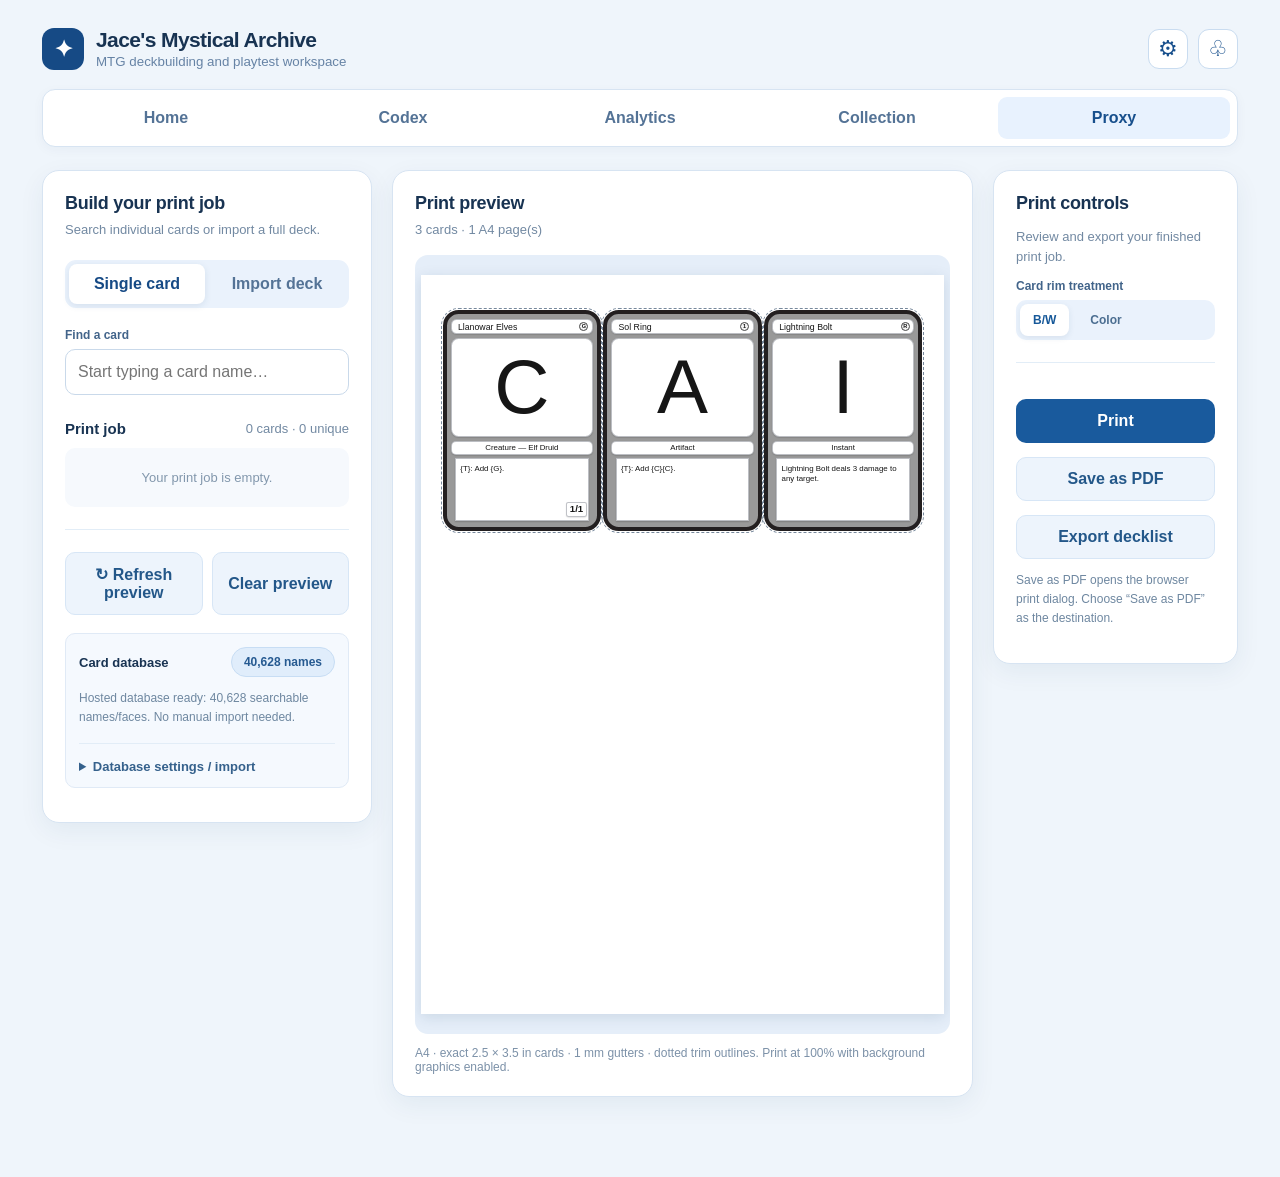
==== index.html @ 66a7f6ef "Add files via upload" ====
<!doctype html><html lang="en"><head><meta charset="utf-8"><meta name="viewport" content="width=device-width,initial-scale=1"><title>MTG Proxy Studio v0.8</title>
<link rel="stylesheet" href="./src/styles/global.css">
<link rel="stylesheet" href="./src/styles/layout.css">
<link rel="stylesheet" href="./src/styles/proxy.css"></head><body><div class="shell"><header class="top"><div class="brand"><div class="mark">✦</div><div><h1>Jace's Mystical Archive</h1><small>MTG deckbuilding and playtest workspace</small></div></div><div class="header-actions"><button class="header-icon" id="settings-toggle" type="button" title="Settings" aria-label="Settings">⚙</button><button class="header-icon" id="loot-toggle" type="button" title="Loot notifications" aria-label="Loot notifications">♧<span id="unread-count" class="unread hidden">0</span></button></div></header><nav class="site-nav screenOnly" aria-label="Main navigation"><button data-page="home">Home</button><button data-page="codex">Codex</button><button data-page="analytics">Analytics</button><button data-page="collection">Collection</button><button data-page="proxy" class="active">Proxy</button></nav><section id="utility-panel" class="utility-panel hidden screenOnly" aria-live="polite"></section><section id="other-page" class="panel other-page hidden screenOnly" aria-live="polite"></section><div class="layout" id="proxy-workspace"><aside class="panel controls"><h2>Build your print job</h2><div class="muted">Search individual cards or import a full deck.</div><div class="tabs"><button id="tab-single" class="active" type="button">Single card</button><button id="tab-deck" type="button">Import deck</button></div><div id="single-pane"><label class="fieldlabel" for="search">Find a card</label><div class="searchwrap"><input id="search" class="textinput" placeholder="Start typing a card name…" autocomplete="off" role="combobox" aria-autocomplete="list" aria-expanded="false" aria-controls="suggestions"><div id="suggestions" class="suggestions hidden" role="listbox"></div></div><div id="selection" class="selected hidden"><div class="muted">SELECTED CARD</div><div id="selected-name" class="selectedname"></div><div class="qtyrow"><span>Quantity</span><div class="stepper"><button id="minus" type="button">−</button><strong id="qty">1</strong><button id="plus" type="button">+</button></div></div><button id="add" class="primary full" type="button">+ Add to print job</button></div></div><div id="deck-pane" class="hidden"><label class="fieldlabel" for="deck">Paste decklist</label><textarea id="deck" placeholder="1 Sol Ring&#10;1 Arcane Signet&#10;4 Lightning Bolt&#10;1 Command Tower"></textarea><button id="import-deck" class="primary full" type="button">Import decklist</button><div class="help">Supports quantities, set codes, and section headings such as Commander or Sideboard.</div></div><div class="sectionhead"><h3>Print job</h3><span id="queuecount" class="muted">0 cards</span></div><div id="queue" class="queue"><div class="empty">Your print job is empty.</div></div><div class="divider"></div><div class="toolbar screenOnly"><button id="left-refresh" class="secondary" type="button">↻ Refresh preview</button><button id="left-clear" class="secondary" type="button">Clear preview</button></div><div class="dbbox"><div style="display:flex;justify-content:space-between;align-items:center"><strong style="font-size:13px">Card database</strong><span id="dbcount" class="pill">No database</span></div><p id="dbstatus" class="help">Connecting to hosted card database…</p><details><summary>Database settings / import</summary><p class="help">Normally the website loads its automatically updated database. Import a Scryfall Oracle Cards .jsonl or .json file only as a fallback.</p><a href="https://scryfall.com/docs/api/bulk-data" target="_blank" rel="noopener">Scryfall bulk downloads</a><label class="fieldlabel" for="dbfile">Import database file</label><input id="dbfile" type="file" accept=".json,.jsonl,.ndjson,application/json,text/plain" style="max-width:100%"><div class="toolbar"><button id="check-update" class="secondary" type="button">Check for updates</button><button id="clear-db" class="secondary" type="button">Clear database</button></div><p id="update-status" class="help">Hosted database updates are checked daily. You can check the published version here.</p></details></div><p id="status" class="help" role="status"></p></aside><main class="panel previewpanel"><div class="previewhead"><div><h2>Print preview</h2><div class="muted" id="pagecount">3 demo cards · 1 A4 page</div></div></div><div class="preview"><div id="pages"></div></div><div class="notice">A4 · exact 2.5 × 3.5 in cards · 1 mm gutters · dotted trim outlines. Print at 100% with background graphics enabled.</div></main><aside class="panel printcontrols"><h2>Print controls</h2><p class="muted">Review and export your finished print job.</p><label class="fieldlabel">Card rim treatment</label><div class="mode"><button type="button" id="bw" class="active">B/W</button><button type="button" id="color">Color</button></div><div class="divider"></div><button id="print" class="primary full" type="button">Print</button><button id="save-pdf" class="secondary full" type="button">Save as PDF</button><button id="export-list" class="secondary full" type="button">Export decklist</button><p class="help">Save as PDF opens the browser print dialog. Choose “Save as PDF” as the destination.</p></aside></div></div><script>
window.addEventListener('error', event => {
  const status=document.getElementById('dbstatus');
  if(status) status.textContent='Application startup error: '+(event.message||'Unknown script error')+' — '+(event.filename||'');
});
window.addEventListener('unhandledrejection', event => {
  const status=document.getElementById('dbstatus');
  if(status) status.textContent='Application error: '+String(event.reason?.message||event.reason);
});
</script><script type="module">
import {initializeProxy} from "./src/proxy/proxyController.js";

import {norm,indexCards,loadHostedCards,loadDatabaseVersion,openDb,restoreSavedCards,saveCards,clearSavedCards,setActiveCards,setActiveIndex,clearActiveCards,getActiveCardCount,findActiveCard,getActiveCardNames,indexImportedCard} from "./src/services/cardDatabase.js";
const CUSTOM_KEY='mtg-proxy-studio-custom-v05';
function getCustom(){try{return JSON.parse(localStorage.getItem(CUSTOM_KEY)||'{}')}catch{return {}}}
function saveCustom(data){try{const all=getCustom();all[data.name.toLowerCase()]=data;localStorage.setItem(CUSTOM_KEY,JSON.stringify(all));return true}catch{return false}}
const cardCache=new Map();

let bulkLoaded=false;
let proxyController=null;
function refreshSuggestions(){proxyController?.refreshSuggestions();}
const dbStatus=document.getElementById('dbstatus');
function updateDbStatus(message){dbStatus.textContent=message}
function setDb(data){if(!Array.isArray(data))throw Error('Stored card database has an invalid format.');setActiveCards(data);bulkLoaded=true;refreshSuggestions();updateDbStatus('Ready: '+getActiveCardCount().toLocaleString()+' searchable names and faces. Offline lookups enabled.');}
function sleepFrame(){return new Promise(r=>setTimeout(r,0))}
async function parseJsonl(file){
 const map=new Map();let count=0,lines=0,bytes=0;let pending='';const decoder=new TextDecoder();const reader=file.stream().getReader();
 function consume(line){lines++;const t=line.trim();if(!t)return;let card;try{card=JSON.parse(t)}catch(e){throw Error('Invalid JSONL at line '+lines+': '+e.message)}indexImportedCard(map,card);count++}
 try{while(true){const {value,done}=await reader.read();if(done)break;bytes+=value.byteLength;pending+=decoder.decode(value,{stream:true});let cut;while((cut=pending.indexOf('\n'))!==-1){consume(pending.slice(0,cut));pending=pending.slice(cut+1)}if(count%2500<100){updateDbStatus('Importing JSONL: '+Math.min(100,Math.round(bytes/file.size*100))+'% · '+count.toLocaleString()+' records');await sleepFrame()}}
 pending+=decoder.decode();if(pending.trim())consume(pending);return {map,count}
 }finally{reader.releaseLock()}
}
async function importFile(file){
 const first=(await file.slice(0,2048).text()).trimStart();const jsonArray=first.startsWith('[');
 if(jsonArray){updateDbStatus('Reading JSON array. This format may use more memory than JSONL…');await sleepFrame();const data=JSON.parse(await file.text());if(!Array.isArray(data))throw Error('Expected an array of card records.');const map=indexCards(data);return {map,count:data.length}}
 if(!first.startsWith('{'))throw Error('Unsupported file format. Select the Oracle Cards .jsonl or .json export.');
 // A single JSON metadata object is not a card database.
 const result=await parseJsonl(file);if(!result.count)throw Error('No card records found.');if(!result.map.size)throw Error('No cards found. Make sure this is the Oracle Cards bulk file, not metadata.');return result;
}
let importing=false;
document.getElementById('dbfile').addEventListener('change',async e=>{
 const file=e.target.files?.[0];if(!file||importing)return;importing=true;const button=document.getElementById('dbfile');button.disabled=true;
 updateDbStatus('Reading '+file.name+' ('+(file.size/1048576).toFixed(1)+' MB)…');await sleepFrame();
 try{const {map,count}=await importFile(file);setActiveIndex(map);bulkLoaded=true;refreshSuggestions();
 updateDbStatus('Ready: '+count.toLocaleString()+' card records, '+map.size.toLocaleString()+' searchable names/faces. Saving for offline use…');await sleepFrame();
 try{await saveCards(map);updateDbStatus('Ready: '+map.size.toLocaleString()+' searchable names/faces. Saved for future visits.');document.getElementById('dbcount').textContent=map.size.toLocaleString()+' names'}catch(err){updateDbStatus('Ready: '+map.size.toLocaleString()+' searchable names/faces. Browser storage unavailable ('+err.message+'); reimport next visit.');document.getElementById('dbcount').textContent=map.size.toLocaleString()+' names'}
 }catch(err){updateDbStatus('Import failed: '+err.message)}finally{importing=false;button.disabled=false;e.target.value=''}
});
document.getElementById('clear-db').onclick=async()=>{clearActiveCards();bulkLoaded=false;try{await clearSavedCards()}catch{}updateDbStatus('Imported database cleared.');document.getElementById('dbcount').textContent='No database';refreshSuggestions();};
async function restoreDb(){try{const stored=await restoreSavedCards();if(stored){setDb(stored);updateDbStatus(dbStatus.textContent+' Restored from browser storage.');document.getElementById('dbcount').textContent=getActiveCardCount().toLocaleString()+' names'}}catch{}}

const SAMPLE={"llanowar elves":{name:"Llanowar Elves",type_line:"Creature — Elf Druid",oracle_text:"{T}: Add {G}.",power:"1",toughness:"1",mana_cost:"{G}",colors:["G"]},"sol ring":{name:"Sol Ring",type_line:"Artifact",oracle_text:"{T}: Add {C}{C}.",mana_cost:"{1}",colors:[]},"lightning bolt":{name:"Lightning Bolt",type_line:"Instant",oracle_text:"Lightning Bolt deals 3 damage to any target.",mana_cost:"{R}",colors:["R"]},"counterspell":{name:"Counterspell",type_line:"Instant",oracle_text:"Counter target spell.",mana_cost:"{U}{U}",colors:["U"]},"atarka, world render":{name:"Atarka, World Render",type_line:"Legendary Creature — Dragon",oracle_text:"Flying, trample\nWhenever a Dragon you control attacks, it gains double strike until end of turn.",mana_cost:"{5}{R}{G}",power:"6",toughness:"4",colors:["R","G"]},"arcane signet":{name:"Arcane Signet",type_line:"Artifact",oracle_text:"{T}: Add one mana of any color in your commander's color identity.",mana_cost:"{2}",colors:[]}};
const proxyControllerInstance=initializeProxy({norm,getCustom,getActiveCardNames,findActiveCard,SAMPLE});
proxyController=proxyControllerInstance;
// Browser-side metadata check only. Cross-origin bulk downloads can be blocked; manual import remains reliable.
document.getElementById('check-update').onclick=async()=>{const target=document.getElementById('update-status');target.textContent='Checking Scryfall bulk metadata…';try{const res=await fetch('https://api.scryfall.com/bulk-data/oracle-cards');if(!res.ok)throw Error('HTTP '+res.status);const data=await res.json();target.textContent='Latest Scryfall database: '+(data.updated_at||'unknown')+'. Download the latest Oracle Cards JSONL using Scryfall’s bulk downloads link and import it above. Updates are published by the scheduled website workflow.'}catch(e){target.textContent='Update check unavailable from this browser ('+e.message+'). Use the Scryfall download link and import a new JSONL file.'}};

// Hosted database is authoritative when available; local IndexedDB is a fallback.
async function initializeHostedDb(){
 const countEl=document.getElementById('dbcount');
 updateDbStatus('Loading the website card database…');
 try{
   const data=await loadHostedCards();
   setDb(data);countEl.textContent=getActiveCardCount().toLocaleString()+' names';
   updateDbStatus('Hosted database ready: '+getActiveCardCount().toLocaleString()+' searchable names/faces. No manual import needed.');
   try{const m=await loadDatabaseVersion();document.getElementById('update-status').textContent='Published Scryfall update: '+(m.updated_at||'unknown')+'. Checked automatically each day.'}catch{}
 }catch(err){
   updateDbStatus('Hosted database unavailable ('+err.message+'). Trying this browser’s saved copy…');
   await restoreDb();
   if(!bulkLoaded)updateDbStatus('No hosted database published yet. Run the GitHub Actions database workflow, or import Oracle Cards JSONL under Database settings.');
 }
}
document.getElementById('check-update').onclick=async()=>{
 const target=document.getElementById('update-status');target.textContent='Checking published database…';
 try{const m=await loadDatabaseVersion();target.textContent='Published update: '+(m.updated_at||'unknown')+'. Automatic daily checks run on the hosting service. Reload the page to fetch a newly published database.'}
 catch(e){target.textContent='No hosted database version found yet ('+e.message+'). The initial deployment workflow may still be running.'}
};

initializeHostedDb();


import {initializeNavigation} from './src/core/navigation.js';
import {initializeLootNotifications} from './src/components/lootNotifications.js';
import {initializeSettingsPanel} from './src/components/settingsPanel.js';
initializeNavigation();
initializeLootNotifications();
initializeSettingsPanel();
</script></body></html>
---- src/styles/global.css ----
:root{font-family:Inter,ui-sans-serif,-apple-system,BlinkMacSystemFont,"Segoe UI",Arial,sans-serif;color:#183352;background:#eff5fb}*{box-sizing:border-box}body{margin:0}button,input,textarea{font:inherit}button{cursor:pointer}button:disabled{cursor:not-allowed;opacity:.5}.shell{max-width:1240px;margin:auto;padding:28px 22px 80px}.top{display:flex;align-items:center;justify-content:space-between;gap:16px;margin-bottom:24px}.brand{display:flex;align-items:center;gap:12px}.mark{width:42px;height:42px;border-radius:12px;background:#164a85;color:white;display:grid;place-items:center;font-weight:900;font-size:23px}.brand h1{font-size:21px;margin:0;letter-spacing:-.6px}.brand small{color:#6683a5}.pill{background:#e0edfb;border:1px solid #c7ddf4;color:#265a91;padding:7px 12px;border-radius:100px;font-size:12px;font-weight:700}.layout{display:grid;grid-template-columns:minmax(275px,330px) minmax(0,1fr) minmax(205px,245px);gap:20px;align-items:start}.panel{background:white;border:1px solid #d7e4f2;border-radius:17px;box-shadow:0 8px 26px #163d6710;padding:22px}.panel h2{margin:0 0 6px;font-size:18px;letter-spacing:-.3px}.muted{color:#7289a2;font-size:13px;line-height:1.5}.tabs{display:grid;grid-template-columns:1fr 1fr;background:#eaf2fc;padding:4px;border-radius:11px;gap:4px;margin:20px 0}.tabs button{border:0;background:transparent;color:#547396;padding:11px 8px;border-radius:8px;font-weight:700}.tabs button.active{background:white;color:#164a85;box-shadow:0 2px 7px #1b49751b}.fieldlabel{display:block;font-size:12px;font-weight:800;color:#42648a;margin:12px 0 7px}.textinput,textarea{width:100%;border:1px solid #c9d9ea;border-radius:10px;padding:13px 12px;color:#1b3c5f;background:#fff;outline:none}.textinput:focus,textarea:focus{border-color:#2876c5;box-shadow:0 0 0 3px #2674c51a}textarea{resize:vertical;min-height:190px;line-height:1.6;font-size:13px}.searchwrap{position:relative}.suggestions{position:absolute;z-index:10;top:calc(100% + 5px);left:0;right:0;max-height:280px;overflow:auto;border:1px solid #c8dbee;background:white;border-radius:11px;box-shadow:0 12px 28px #0b31552e}.suggestions button{display:block;width:100%;text-align:left;border:0;background:white;padding:11px 13px;color:#234b75;border-bottom:1px solid #edf2f8;font-size:13px}.suggestions button:hover,.suggestions button.highlight{background:#e9f3ff}.suggestions button:last-child{border:0}.selected{border:1px solid #c6dbf0;background:#f3f8ff;border-radius:11px;padding:14px;margin-top:14px}.selectedname{font-weight:800}.qtyrow{display:flex;align-items:center;justify-content:space-between;margin:14px 0 4px}.stepper{display:flex;align-items:center;gap:14px}.stepper button{width:34px;height:34px;border:1px solid #bcd2e9;border-radius:8px;background:white;color:#1e5d9f;font-size:20px}.stepper strong{min-width:22px;text-align:center}.primary,.secondary{border-radius:10px;padding:12px 14px;font-weight:800;border:1px solid transparent}.primary{background:#195a9d;color:white}.primary:hover{background:#124879}.secondary{background:#edf4fc;border-color:#d7e6f6;color:#235789}.full{width:100%;margin-top:14px}.sectionhead{display:flex;align-items:center;justify-content:space-between;gap:10px;margin-top:24px}.sectionhead h3{font-size:15px;margin:0}.queue{margin-top:10px;max-height:270px;overflow:auto}.queueitem{display:flex;align-items:center;gap:8px;border-bottom:1px solid #e9f0f8;padding:10px 0}.queueitem .qn{flex:1;font-size:13px;font-weight:650}.queueitem input{width:56px;padding:6px;border:1px solid #d0e0ef;border-radius:6px;text-align:center;color:#194b7e}.queueitem button{border:0;background:transparent;color:#8aa0b8;font-size:18px}.empty{padding:22px;text-align:center;color:#8297ac;font-size:13px;background:#f6f9fd;border-radius:10px}.divider{height:1px;background:#e2edf7;margin:22px 0}.mode{display:flex;align-items:center;gap:8px;background:#eaf2fc;border-radius:10px;padding:4px}.mode button{border:0;border-radius:8px;padding:9px 13px;background:transparent;color:#4b6e91;font-weight:800;font-size:12px}.mode button.active{background:white;box-shadow:0 2px 6px #21466d18;color:#165899}.previewhead{display:flex;align-items:center;justify-content:space-between;gap:14px;flex-wrap:wrap}.preview{overflow:hidden;background:#e5eef9;border-radius:13px;margin-top:15px;padding:20px 10px;min-height:270px}.preview #pages{display:flex;flex-direction:column;align-items:center;gap:20px;width:100%}.page{width:210mm;height:297mm;background:white;box-shadow:0 4px 20px #123b5b20;display:grid;grid-template-columns:repeat(3,63.5mm);grid-template-rows:repeat(3,88.9mm);justify-content:center;align-content:center;gap:1mm;break-after:page;page-break-after:always}.card{--rim:#999;outline:.25mm dashed #77889b;outline-offset:.45mm;width:63.5mm;height:88.9mm;background:var(--rim);border:1.65mm solid #231f20;border-radius:6.3mm;padding:2.1mm 1.55mm 2.3mm;display:flex;flex-direction:column;gap:1.55mm;overflow:hidden;position:relative;break-inside:avoid;page-break-inside:avoid;color:#161616;font-family:Arial,sans-serif}.name{background:#fff;border-radius:2.2mm;min-height:6.2mm;display:flex;align-items:center;justify-content:space-between;gap:1mm;padding:0 1.5mm 0 2.5mm;font-size:10pt;overflow:hidden;font-weight:400}.card-title{min-width:0;overflow:hidden;white-space:nowrap;text-overflow:clip;flex:1}.mana{display:flex;align-items:center;justify-content:flex-end;gap:.35mm;flex-shrink:0}.mana-token{display:inline-flex;align-items:center;justify-content:center;min-width:3.6mm;height:3.6mm;padding:0 .45mm;border:.25mm solid #444;border-radius:50%;font-size:6.3pt;font-weight:700;line-height:1;background:#f4f4f4;color:#111}.mana-token.long-token{font-size:4.5pt;min-width:4.5mm}.symbol{background:white;border-radius:3mm;flex:1;min-height:0;display:flex;align-items:center;justify-content:center;font-family:Arial,sans-serif;font-size:87pt;font-weight:400;line-height:1}.typeline{background:white;border-radius:2mm;min-height:5.5mm;display:flex;align-items:center;justify-content:center;text-align:center;padding:0 2mm;font-size:9pt;overflow:hidden;white-space:nowrap}.rules{background:white;margin:0 1.7mm;min-height:25.3mm;height:25.3mm;padding:2mm 1.8mm;font-size:9pt;line-height:1.18;overflow:hidden;white-space:pre-wrap;overflow-wrap:break-word}.rules.long{font-size:7.5pt}.rules.verylong{font-size:6.5pt}.pt{position:absolute;right:4mm;bottom:4mm;font-size:9pt;font-weight:bold;background:white;padding:0 1mm}.help{font-size:12px;color:#6e87a0;line-height:1.6}details{margin-top:16px;border-top:1px solid #e2edf7;padding-top:15px}summary{cursor:pointer;color:#35618c;font-weight:700;font-size:13px}#dbstatus,#status{white-space:pre-wrap;overflow-wrap:anywhere}#dbstatus{font-size:12px}.dbbox{margin-top:18px;padding:13px;background:#f5f9fe;border:1px solid #e0eaf6;border-radius:10px}.dbbox a{color:#226ab1}.hidden{display:none!important}.smallbtn{background:transparent;border:0;color:#39699c;font-size:12px;font-weight:700}.toolbar{display:flex;gap:9px;flex-wrap:wrap;margin-top:12px}.toolbar button{flex:1}.notice{font-size:12px;color:#7c91a8;margin-top:12px}.screenOnly{}@page{size:A4 portrait;margin:0}@media(max-width:1080px){.layout{grid-template-columns:1fr}.preview{overflow:hidden}.preview #pages{align-items:center}}@media print{html,body{background:white!important;margin:0!important;padding:0!important;-webkit-print-color-adjust:exact!important;print-color-adjust:exact!important}.shell,.layout,.panel,.preview,#pages{display:block!important;margin:0!important;padding:0!important;border:0!important;box-shadow:none!important;max-width:none!important;overflow:visible!important;background:white!important}.top,.controls,.printcontrols,.previewhead,.notice,.screenOnly{display:none!important}.page{box-shadow:none!important;margin:0!important;zoom:1!important;break-after:page;page-break-after:always}.page:last-child{break-after:auto;page-break-after:auto}.card{-webkit-print-color-adjust:exact!important;print-color-adjust:exact!important}}
---- src/styles/layout.css ----
.header-actions{display:flex;align-items:center;gap:10px}.header-icon{position:relative;width:40px;height:40px;border:1px solid #c9dcf0;border-radius:11px;background:#fff;color:#174f8c;font-size:22px}.unread{position:absolute;right:-7px;top:-7px;background:#d32f42;color:white;font-size:11px;min-width:19px;height:19px;display:grid;place-items:center;border-radius:50%;font-weight:800;padding:0 4px}.site-nav{display:flex;gap:5px;margin:-5px 0 23px;background:white;padding:7px;border:1px solid #d7e4f2;border-radius:13px;box-shadow:0 3px 12px #163d670a}.site-nav button{flex:1;border:0;background:transparent;color:#547396;border-radius:9px;padding:12px 8px;font-weight:750}.site-nav button.active,.site-nav button:hover{background:#e8f2fe;color:#174f8c}.utility-panel{background:white;border:1px solid #c9dcee;border-radius:12px;padding:20px;margin-bottom:18px;box-shadow:0 8px 25px #163d6710}.other-page{min-height:300px}.other-page h2{font-size:25px}.home-tiles{display:grid;grid-template-columns:repeat(2,minmax(0,1fr));gap:16px;margin-top:24px}.home-tiles button{border:1px solid #c9dcee;background:#f2f7fd;color:#164a85;text-align:left;padding:27px;border-radius:15px;font-size:20px;font-weight:750;cursor:pointer}.home-tiles button:hover{background:#e4f0fc}.name,.symbol,.typeline,.rules{box-shadow:0 1px 2px rgba(0,0,0,.18)}.pt{box-shadow:0 1px 2px rgba(0,0,0,.13)}@media(max-width:600px){.site-nav{overflow-x:auto}.site-nav button{min-width:75px}.home-tiles{grid-template-columns:1fr}.brand h1{font-size:16px}.shell{padding:15px 10px 45px}}@media print{.site-nav,.utility-panel,.other-page,.header-actions{display:none!important}#proxy-workspace{display:block!important}}
---- src/styles/proxy.css ----
/* v1.1: subtle outlines supplement the existing shadows, including white rims. */
.card .name,.card .symbol,.card .typeline,.card .rules{border:.22mm solid rgba(48,54,70,.32);box-shadow:0 1px 2px rgba(0,0,0,.18);box-sizing:border-box}
.card .name{min-height:6.2mm;flex-shrink:0}
.card .typeline{min-height:5.5mm;flex-shrink:0}
.card .rules{white-space:pre-wrap;overflow-wrap:anywhere;word-break:normal;line-height:1.16;flex-shrink:0}
.card .rules strong{font-weight:700}.card .rules em{font-style:italic}
.card .pt{font-size:11pt;font-weight:800;border:.22mm solid rgba(48,54,70,.3);border-radius:1mm;line-height:1.1;padding:.45mm 1.1mm;max-width:38%;white-space:nowrap}
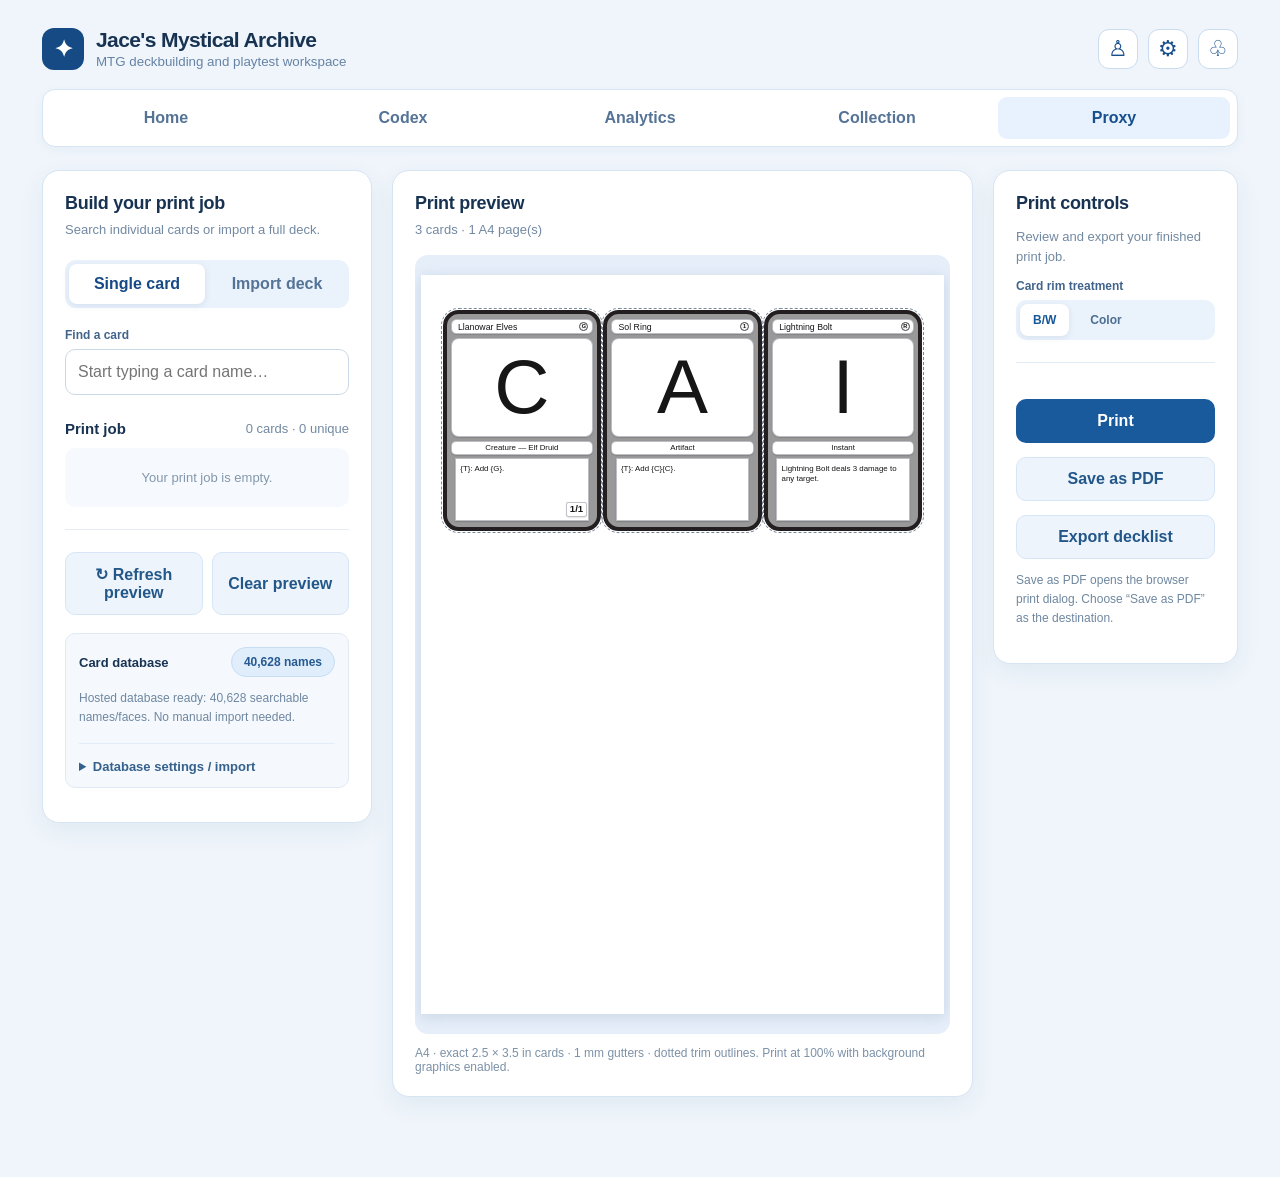
==== commit 472062c6: "Add files via upload" ====
--- a/index.html
+++ b/index.html
@@ -1,7 +1,7 @@
 <!doctype html><html lang="en"><head><meta charset="utf-8"><meta name="viewport" content="width=device-width,initial-scale=1"><title>MTG Proxy Studio v0.8</title>
 <link rel="stylesheet" href="./src/styles/global.css">
 <link rel="stylesheet" href="./src/styles/layout.css">
-<link rel="stylesheet" href="./src/styles/proxy.css"></head><body><div class="shell"><header class="top"><div class="brand"><div class="mark">✦</div><div><h1>Jace's Mystical Archive</h1><small>MTG deckbuilding and playtest workspace</small></div></div><div class="header-actions"><button class="header-icon" id="settings-toggle" type="button" title="Settings" aria-label="Settings">⚙</button><button class="header-icon" id="loot-toggle" type="button" title="Loot notifications" aria-label="Loot notifications">♧<span id="unread-count" class="unread hidden">0</span></button></div></header><nav class="site-nav screenOnly" aria-label="Main navigation"><button data-page="home">Home</button><button data-page="codex">Codex</button><button data-page="analytics">Analytics</button><button data-page="collection">Collection</button><button data-page="proxy" class="active">Proxy</button></nav><section id="utility-panel" class="utility-panel hidden screenOnly" aria-live="polite"></section><section id="other-page" class="panel other-page hidden screenOnly" aria-live="polite"></section><div class="layout" id="proxy-workspace"><aside class="panel controls"><h2>Build your print job</h2><div class="muted">Search individual cards or import a full deck.</div><div class="tabs"><button id="tab-single" class="active" type="button">Single card</button><button id="tab-deck" type="button">Import deck</button></div><div id="single-pane"><label class="fieldlabel" for="search">Find a card</label><div class="searchwrap"><input id="search" class="textinput" placeholder="Start typing a card name…" autocomplete="off" role="combobox" aria-autocomplete="list" aria-expanded="false" aria-controls="suggestions"><div id="suggestions" class="suggestions hidden" role="listbox"></div></div><div id="selection" class="selected hidden"><div class="muted">SELECTED CARD</div><div id="selected-name" class="selectedname"></div><div class="qtyrow"><span>Quantity</span><div class="stepper"><button id="minus" type="button">−</button><strong id="qty">1</strong><button id="plus" type="button">+</button></div></div><button id="add" class="primary full" type="button">+ Add to print job</button></div></div><div id="deck-pane" class="hidden"><label class="fieldlabel" for="deck">Paste decklist</label><textarea id="deck" placeholder="1 Sol Ring&#10;1 Arcane Signet&#10;4 Lightning Bolt&#10;1 Command Tower"></textarea><button id="import-deck" class="primary full" type="button">Import decklist</button><div class="help">Supports quantities, set codes, and section headings such as Commander or Sideboard.</div></div><div class="sectionhead"><h3>Print job</h3><span id="queuecount" class="muted">0 cards</span></div><div id="queue" class="queue"><div class="empty">Your print job is empty.</div></div><div class="divider"></div><div class="toolbar screenOnly"><button id="left-refresh" class="secondary" type="button">↻ Refresh preview</button><button id="left-clear" class="secondary" type="button">Clear preview</button></div><div class="dbbox"><div style="display:flex;justify-content:space-between;align-items:center"><strong style="font-size:13px">Card database</strong><span id="dbcount" class="pill">No database</span></div><p id="dbstatus" class="help">Connecting to hosted card database…</p><details><summary>Database settings / import</summary><p class="help">Normally the website loads its automatically updated database. Import a Scryfall Oracle Cards .jsonl or .json file only as a fallback.</p><a href="https://scryfall.com/docs/api/bulk-data" target="_blank" rel="noopener">Scryfall bulk downloads</a><label class="fieldlabel" for="dbfile">Import database file</label><input id="dbfile" type="file" accept=".json,.jsonl,.ndjson,application/json,text/plain" style="max-width:100%"><div class="toolbar"><button id="check-update" class="secondary" type="button">Check for updates</button><button id="clear-db" class="secondary" type="button">Clear database</button></div><p id="update-status" class="help">Hosted database updates are checked daily. You can check the published version here.</p></details></div><p id="status" class="help" role="status"></p></aside><main class="panel previewpanel"><div class="previewhead"><div><h2>Print preview</h2><div class="muted" id="pagecount">3 demo cards · 1 A4 page</div></div></div><div class="preview"><div id="pages"></div></div><div class="notice">A4 · exact 2.5 × 3.5 in cards · 1 mm gutters · dotted trim outlines. Print at 100% with background graphics enabled.</div></main><aside class="panel printcontrols"><h2>Print controls</h2><p class="muted">Review and export your finished print job.</p><label class="fieldlabel">Card rim treatment</label><div class="mode"><button type="button" id="bw" class="active">B/W</button><button type="button" id="color">Color</button></div><div class="divider"></div><button id="print" class="primary full" type="button">Print</button><button id="save-pdf" class="secondary full" type="button">Save as PDF</button><button id="export-list" class="secondary full" type="button">Export decklist</button><p class="help">Save as PDF opens the browser print dialog. Choose “Save as PDF” as the destination.</p></aside></div></div><script>
+<link rel="stylesheet" href="./src/styles/proxy.css"></head><body><div class="shell"><header class="top"><div class="brand"><div class="mark">✦</div><div><h1>Jace's Mystical Archive</h1><small>MTG deckbuilding and playtest workspace</small></div></div><div class="header-actions"><button class="header-icon" id="account-toggle" type="button" title="Account" aria-label="Account">♙</button><button class="header-icon" id="settings-toggle" type="button" title="Settings" aria-label="Settings">⚙</button><button class="header-icon" id="loot-toggle" type="button" title="Loot notifications" aria-label="Loot notifications">♧<span id="unread-count" class="unread hidden">0</span></button></div></header><nav class="site-nav screenOnly" aria-label="Main navigation"><button data-page="home">Home</button><button data-page="codex">Codex</button><button data-page="analytics">Analytics</button><button data-page="collection">Collection</button><button data-page="proxy" class="active">Proxy</button></nav><section id="account-panel" class="utility-panel hidden screenOnly" aria-live="polite"></section><section id="utility-panel" class="utility-panel hidden screenOnly" aria-live="polite"></section><section id="other-page" class="panel other-page hidden screenOnly" aria-live="polite"></section><div class="layout" id="proxy-workspace"><aside class="panel controls"><h2>Build your print job</h2><div class="muted">Search individual cards or import a full deck.</div><div class="tabs"><button id="tab-single" class="active" type="button">Single card</button><button id="tab-deck" type="button">Import deck</button></div><div id="single-pane"><label class="fieldlabel" for="search">Find a card</label><div class="searchwrap"><input id="search" class="textinput" placeholder="Start typing a card name…" autocomplete="off" role="combobox" aria-autocomplete="list" aria-expanded="false" aria-controls="suggestions"><div id="suggestions" class="suggestions hidden" role="listbox"></div></div><div id="selection" class="selected hidden"><div class="muted">SELECTED CARD</div><div id="selected-name" class="selectedname"></div><div class="qtyrow"><span>Quantity</span><div class="stepper"><button id="minus" type="button">−</button><strong id="qty">1</strong><button id="plus" type="button">+</button></div></div><button id="add" class="primary full" type="button">+ Add to print job</button></div></div><div id="deck-pane" class="hidden"><label class="fieldlabel" for="deck">Paste decklist</label><textarea id="deck" placeholder="1 Sol Ring&#10;1 Arcane Signet&#10;4 Lightning Bolt&#10;1 Command Tower"></textarea><button id="import-deck" class="primary full" type="button">Import decklist</button><div class="help">Supports quantities, set codes, and section headings such as Commander or Sideboard.</div></div><div class="sectionhead"><h3>Print job</h3><span id="queuecount" class="muted">0 cards</span></div><div id="queue" class="queue"><div class="empty">Your print job is empty.</div></div><div class="divider"></div><div class="toolbar screenOnly"><button id="left-refresh" class="secondary" type="button">↻ Refresh preview</button><button id="left-clear" class="secondary" type="button">Clear preview</button></div><div class="dbbox"><div style="display:flex;justify-content:space-between;align-items:center"><strong style="font-size:13px">Card database</strong><span id="dbcount" class="pill">No database</span></div><p id="dbstatus" class="help">Connecting to hosted card database…</p><details><summary>Database settings / import</summary><p class="help">Normally the website loads its automatically updated database. Import a Scryfall Oracle Cards .jsonl or .json file only as a fallback.</p><a href="https://scryfall.com/docs/api/bulk-data" target="_blank" rel="noopener">Scryfall bulk downloads</a><label class="fieldlabel" for="dbfile">Import database file</label><input id="dbfile" type="file" accept=".json,.jsonl,.ndjson,application/json,text/plain" style="max-width:100%"><div class="toolbar"><button id="check-update" class="secondary" type="button">Check for updates</button><button id="clear-db" class="secondary" type="button">Clear database</button></div><p id="update-status" class="help">Hosted database updates are checked daily. You can check the published version here.</p></details></div><p id="status" class="help" role="status"></p></aside><main class="panel previewpanel"><div class="previewhead"><div><h2>Print preview</h2><div class="muted" id="pagecount">3 demo cards · 1 A4 page</div></div></div><div class="preview"><div id="pages"></div></div><div class="notice">A4 · exact 2.5 × 3.5 in cards · 1 mm gutters · dotted trim outlines. Print at 100% with background graphics enabled.</div></main><aside class="panel printcontrols"><h2>Print controls</h2><p class="muted">Review and export your finished print job.</p><label class="fieldlabel">Card rim treatment</label><div class="mode"><button type="button" id="bw" class="active">B/W</button><button type="button" id="color">Color</button></div><div class="divider"></div><button id="print" class="primary full" type="button">Print</button><button id="save-pdf" class="secondary full" type="button">Save as PDF</button><button id="export-list" class="secondary full" type="button">Export decklist</button><p class="help">Save as PDF opens the browser print dialog. Choose “Save as PDF” as the destination.</p></aside></div></div><script>
 window.addEventListener('error', event => {
   const status=document.getElementById('dbstatus');
   if(status) status.textContent='Application startup error: '+(event.message||'Unknown script error')+' — '+(event.filename||'');
@@ -11,6 +11,8 @@
   if(status) status.textContent='Application error: '+String(event.reason?.message||event.reason);
 });
 </script><script type="module">
+import {initAccount} from "./src/components/accountPanel.js";
+initAccount();
 import {initializeProxy} from "./src/proxy/proxyController.js";
 
 import {norm,indexCards,loadHostedCards,loadDatabaseVersion,openDb,restoreSavedCards,saveCards,clearSavedCards,setActiveCards,setActiveIndex,clearActiveCards,getActiveCardCount,findActiveCard,getActiveCardNames,indexImportedCard} from "./src/services/cardDatabase.js";
